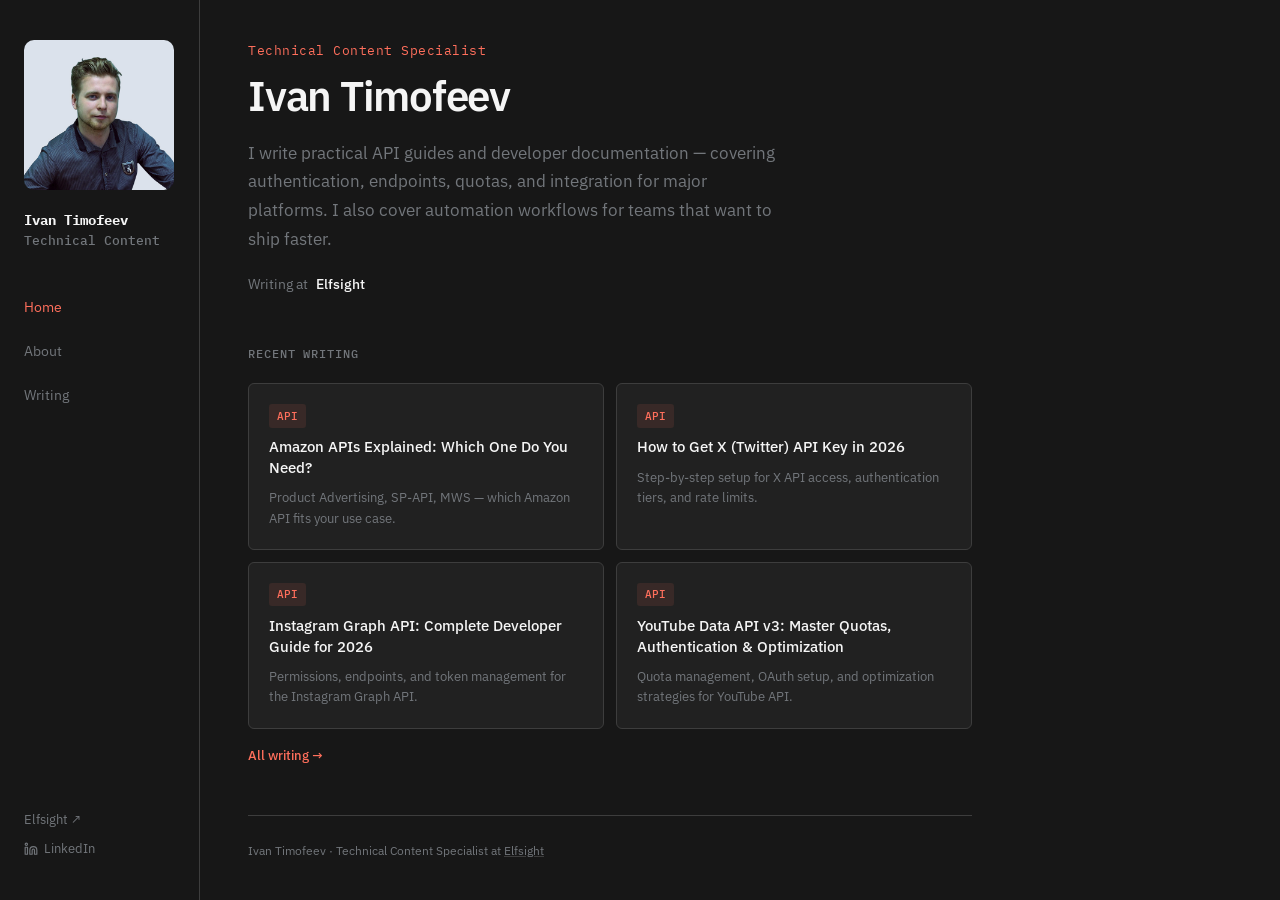
==== index.html @ 3353dd78 "Initial deploy" ====
<!DOCTYPE html>
<html lang="en">
<head>
    <meta charset="UTF-8">
    <meta name="viewport" content="width=device-width, initial-scale=1.0">
    <title>Ivan Timofeev — Technical Content Specialist</title>
    <meta name="description" content="Ivan Timofeev writes practical guides on API integrations, n8n automations, and developer tooling at Elfsight.">
    <link rel="canonical" href="https://itimofeev.cv/">
    <link rel="preconnect" href="https://fonts.googleapis.com">
    <link rel="preconnect" href="https://fonts.gstatic.com" crossorigin>
    <link href="https://fonts.googleapis.com/css2?family=IBM+Plex+Sans:ital,wght@0,400;0,500;0,600;1,400&family=IBM+Plex+Mono:wght@400;500&display=swap" rel="stylesheet">
    
    <link rel="stylesheet" href="/style.css">
</head>
<body>
    <div class="layout">
        <aside class="sidebar">
            <div class="sidebar-top">
                <div class="sidebar-identity">
                <img class="sidebar-photo" src="/images/ivan.jpg" alt="Ivan Timofeev">
                <div class="sidebar-name">
                    <strong>Ivan Timofeev</strong>
                    Technical Content
                </div>
                </div>
                <nav class="sidebar-nav">
                    <a href="/" class="active">Home</a>
                    <a href="/about">About</a>
                    <a href="/writing">Writing</a>
                </nav>
            </div>
            <div class="sidebar-bottom">
                <a href="https://elfsight.com/author/ivan-timofeev/" class="sidebar-social">
                    Elfsight ↗
                </a>
                <a href="https://www.linkedin.com/in/ivan-timofeev-435258191/" class="sidebar-social">
                    <svg viewBox="0 0 24 24" fill="none" stroke="currentColor" stroke-width="2" stroke-linecap="round" stroke-linejoin="round"><path d="M16 8a6 6 0 0 1 6 6v7h-4v-7a2 2 0 0 0-2-2 2 2 0 0 0-2 2v7h-4v-7a6 6 0 0 1 6-6z"/><rect x="2" y="9" width="4" height="12"/><circle cx="4" cy="4" r="2"/></svg>
                    LinkedIn
                </a>
            </div>
        </aside>

        <main class="main">
            <section class="hero">
                <p class="hero-label">Technical Content Specialist</p>
                <h1>Ivan Timofeev</h1>
                <p class="hero-description">I write practical API guides and developer documentation — covering authentication, endpoints, quotas, and integration for major platforms. I also cover automation workflows for teams that want to ship faster.</p>
                <div class="hero-meta">
                    <span>Writing at</span>
                    <a href="https://elfsight.com/author/ivan-timofeev/">Elfsight</a>
                </div>
            </section>

            <section class="cards-section">
                <p class="section-label">Recent writing</p>
                <div class="cards-grid">
                    <a href="/writing" class="card">
                        <div class="card-top">
                            <span class="card-tag">API</span>
                            <span class="card-arrow">&rarr;</span>
                        </div>
                        <p class="card-title">Amazon APIs Explained: Which One Do You Need?</p>
                        <p class="card-desc">Product Advertising, SP-API, MWS — which Amazon API fits your use case.</p>
                    </a>
                    <a href="/writing" class="card">
                        <div class="card-top">
                            <span class="card-tag">API</span>
                            <span class="card-arrow">&rarr;</span>
                        </div>
                        <p class="card-title">How to Get X (Twitter) API Key in 2026</p>
                        <p class="card-desc">Step-by-step setup for X API access, authentication tiers, and rate limits.</p>
                    </a>
                    <a href="/writing" class="card">
                        <div class="card-top">
                            <span class="card-tag">API</span>
                            <span class="card-arrow">&rarr;</span>
                        </div>
                        <p class="card-title">Instagram Graph API: Complete Developer Guide for 2026</p>
                        <p class="card-desc">Permissions, endpoints, and token management for the Instagram Graph API.</p>
                    </a>
                    <a href="/writing" class="card">
                        <div class="card-top">
                            <span class="card-tag">API</span>
                            <span class="card-arrow">&rarr;</span>
                        </div>
                        <p class="card-title">YouTube Data API v3: Master Quotas, Authentication & Optimization</p>
                        <p class="card-desc">Quota management, OAuth setup, and optimization strategies for YouTube API.</p>
                    </a>
                </div>
                <a href="/writing" class="section-link">All writing &rarr;</a>
            </section>

            <div class="footer">
                <p>Ivan Timofeev &middot; Technical Content Specialist at <a href="https://elfsight.com">Elfsight</a></p>
            </div>
        </main>
    </div>
</body>
</html>
---- style.css ----
:root {
            --color-bg: #171717; --color-surface: #212121; --color-surface-hover: #2B2B2B;
            --color-text: #F5F5F5; --color-text-secondary: #72767B; --color-accent: #FF6F5C;
            --color-border: #3D3D3D;
            --font-body: 'IBM Plex Sans', -apple-system, sans-serif;
            --font-mono: 'IBM Plex Mono', 'Menlo', monospace;
        }
        *, *::before, *::after { margin: 0; padding: 0; box-sizing: border-box; }
        html { font-size: 16px; -webkit-font-smoothing: antialiased; }
        body { font-family: var(--font-body); color: var(--color-text); background: var(--color-bg); line-height: 1.65; min-height: 100vh; }
        a { color: var(--color-text); text-decoration: none; transition: color 0.2s; }

        /* Sidebar nav */
        .layout { display: grid; grid-template-columns: 200px 1fr; min-height: 100vh; }
        .sidebar {
            position: sticky; top: 0; height: 100vh;
            padding: 2.5rem 1.5rem;
            border-right: 1px solid var(--color-border);
            display: flex; flex-direction: column; justify-content: space-between;
        }
        .sidebar-top { display: flex; flex-direction: column; gap: 2.5rem; }
        .sidebar-identity { display: flex; flex-direction: column; gap: 0.75rem; }
        .sidebar-photo { width: 150px; height: 150px; border-radius: 10px; object-fit: cover; object-position: center top; margin-bottom: 0.5rem; }
        .sidebar-name {
            font-family: var(--font-mono); font-size: 0.82rem; font-weight: 500;
            color: var(--color-text-secondary); line-height: 1.5;
        }
        .sidebar-name strong { color: var(--color-text); display: block; font-size: 0.88rem; }
        .sidebar-nav { display: flex; flex-direction: column; gap: 0.6rem; }
        .sidebar-nav a {
            font-size: 0.88rem; color: var(--color-text-secondary);
            padding: 0.35rem 0; transition: color 0.2s;
        }
        .sidebar-nav a:hover { color: var(--color-text); }
        .sidebar-nav a.active { color: var(--color-accent); }
        .sidebar-bottom { display: flex; flex-direction: column; gap: 0.5rem; }
        .sidebar-social {
            font-size: 0.82rem; color: var(--color-text-secondary);
            display: inline-flex; align-items: center; gap: 0.4rem;
            transition: color 0.2s;
        }
        .sidebar-social:hover { color: var(--color-text); }
        .sidebar-social svg { width: 14px; height: 14px; }

        /* Main content */
        .main { padding: 2.5rem 3rem 2rem; max-width: 820px; }

        /* Hero — function first */
        .hero { margin-bottom: 3rem; }
        .hero-label {
            font-family: var(--font-mono); font-size: 0.8rem; color: var(--color-accent);
            letter-spacing: 0.04em; margin-bottom: 0.75rem;
        }
        .hero h1 {
            font-size: 2.6rem; font-weight: 600; line-height: 1.1;
            letter-spacing: -0.03em; margin-bottom: 1.25rem;
        }
        .hero-description {
            font-size: 1.05rem; line-height: 1.7; color: var(--color-text-secondary);
            max-width: 540px; margin-bottom: 1.25rem;
        }
        .hero-meta {
            font-size: 0.88rem; color: var(--color-text-secondary);
            display: flex; align-items: center; gap: 0.5rem;
        }
        .hero-meta a { color: var(--color-text); font-weight: 500; }
        .hero-meta a:hover { color: var(--color-accent); }

        /* Section labels */
        .section-label {
            font-family: var(--font-mono); font-size: 0.72rem; font-weight: 500;
            color: var(--color-text-secondary); letter-spacing: 0.08em;
            text-transform: uppercase; margin-bottom: 1.25rem;
        }

        /* Article cards — grid */
        .cards-section { margin-bottom: 3rem; }
        .cards-grid { display: grid; grid-template-columns: 1fr 1fr; gap: 0.75rem; }
        .card {
            background: var(--color-surface); border: 1px solid var(--color-border);
            border-radius: 6px; padding: 1.25rem; display: flex; flex-direction: column;
            gap: 0.6rem; transition: border-color 0.2s, background 0.2s;
            text-decoration: none; color: var(--color-text);
        }
        .card:hover { border-color: var(--color-text-secondary); background: var(--color-surface-hover); }
        .card-top { display: flex; align-items: center; justify-content: space-between; }
        .card-tag {
            font-family: var(--font-mono); font-size: 0.7rem; font-weight: 500;
            color: var(--color-accent); background: rgba(255,111,92,0.1);
            padding: 0.15rem 0.5rem; border-radius: 3px;
        }
        .card-arrow { color: var(--color-text-secondary); font-size: 0.85rem; opacity: 0; transition: opacity 0.15s; }
        .card:hover .card-arrow { opacity: 1; }
        .card-title { font-size: 0.93rem; font-weight: 500; line-height: 1.4; }
        .card-desc { font-size: 0.82rem; color: var(--color-text-secondary); line-height: 1.55; }

        .section-link {
            display: inline-block; margin-top: 1rem; font-size: 0.82rem;
            color: var(--color-accent); font-weight: 500;
        }
        .section-link:hover { text-decoration: underline; }

        /* Footer inline */
        .footer {
            margin-top: 2rem; padding-top: 1.5rem; border-top: 1px solid var(--color-border);
            font-size: 0.78rem; color: var(--color-text-secondary);
        }
        .footer a { color: var(--color-text-secondary); text-decoration: underline; text-decoration-color: var(--color-border); }
        .footer a:hover { text-decoration-color: var(--color-accent); }

        /* Mobile: collapse sidebar */
        @media (max-width: 768px) {
            .layout { grid-template-columns: 1fr; }
            .sidebar {
                position: static; height: auto; border-right: none;
                border-bottom: 1px solid var(--color-border);
                padding: 1.5rem; text-align: center;
                flex-direction: column; align-items: center; gap: 1.25rem;
            }
            .sidebar-top { flex-direction: column; align-items: center; gap: 1.25rem; }
            .sidebar-identity { align-items: center; }
            .sidebar-photo { width: 150px; height: 150px; border-radius: 10px; margin-bottom: 0; }
            .sidebar-name { text-align: center; }
            .sidebar-nav { flex-direction: row; gap: 1.5rem; justify-content: center; }
            .sidebar-bottom { flex-direction: row; gap: 1.5rem; justify-content: center; }
            .main { padding: 2rem 1.5rem 1.5rem; }
            .hero h1 { font-size: 1.7rem; }
            .cards-grid { grid-template-columns: 1fr; }
        }
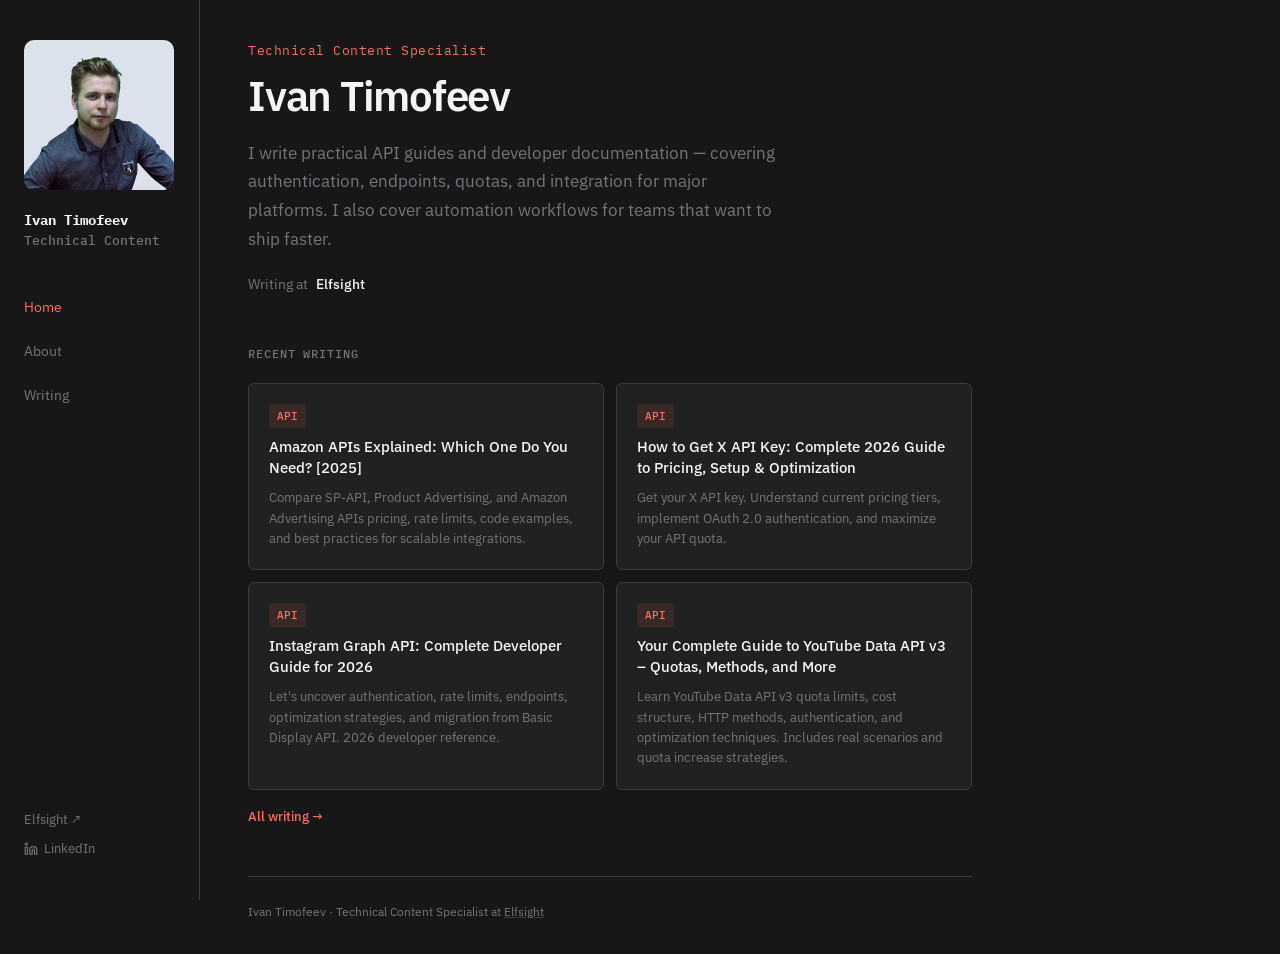
==== commit 562000ce: "Auto-update articles [2026-03-19] Co-Authored-By: Claude Sonnet 4.6 <noreply@anthropic.com>" ====
--- a/index.html
+++ b/index.html
@@ -4,12 +4,38 @@
     <meta charset="UTF-8">
     <meta name="viewport" content="width=device-width, initial-scale=1.0">
     <title>Ivan Timofeev — Technical Content Specialist</title>
+    <link rel="icon" type="image/svg+xml" href="/favicon.svg">
     <meta name="description" content="Ivan Timofeev writes practical guides on API integrations, n8n automations, and developer tooling at Elfsight.">
+    <meta name="robots" content="index, follow">
     <link rel="canonical" href="https://itimofeev.cv/">
     <link rel="preconnect" href="https://fonts.googleapis.com">
     <link rel="preconnect" href="https://fonts.gstatic.com" crossorigin>
     <link href="https://fonts.googleapis.com/css2?family=IBM+Plex+Sans:ital,wght@0,400;0,500;0,600;1,400&family=IBM+Plex+Mono:wght@400;500&display=swap" rel="stylesheet">
-    
+    <script type="application/ld+json">
+    {
+        "@context": "https://schema.org",
+        "@type": "Person",
+        "name": "Ivan Timofeev",
+        "jobTitle": "Technical Content Specialist",
+        "description": "Ivan Timofeev is a technical content specialist at Elfsight. He writes practical API guides and developer documentation — covering authentication, endpoints, quotas, and integration for platforms like Amazon, Instagram, YouTube, and X.",
+        "image": "https://itimofeev.cv/images/ivan.jpg",
+        "url": "https://itimofeev.cv",
+        "worksFor": { "@type": "Organization", "name": "Elfsight", "url": "https://elfsight.com" },
+        "sameAs": [
+            "https://elfsight.com/author/ivan-timofeev/",
+            "https://www.linkedin.com/in/ivan-timofeev-435258191/"
+        ],
+        "knowsAbout": [
+            "API integrations", "REST APIs", "OAuth authentication",
+            "developer documentation", "automation workflows", "platform APIs"
+        ],
+        "alumniOf": {
+            "@type": "EducationalOrganization",
+            "name": "Saint Petersburg State University of Aerospace and Instrumentation"
+        }
+    }
+    </script>
+
     <link rel="stylesheet" href="/style.css">
 </head>
 <body>
@@ -54,38 +80,40 @@
             <section class="cards-section">
                 <p class="section-label">Recent writing</p>
                 <div class="cards-grid">
-                    <a href="/writing" class="card">
+                    <!-- HOME-ARTICLES:START -->
+                    <a href="https://elfsight.com/blog/amazon-apis-explained-which-one-do-you-need/" class="card">
                         <div class="card-top">
                             <span class="card-tag">API</span>
                             <span class="card-arrow">&rarr;</span>
                         </div>
-                        <p class="card-title">Amazon APIs Explained: Which One Do You Need?</p>
-                        <p class="card-desc">Product Advertising, SP-API, MWS — which Amazon API fits your use case.</p>
+                        <p class="card-title">Amazon APIs Explained: Which One Do You Need? [2025]</p>
+                        <p class="card-desc">Compare SP-API, Product Advertising, and Amazon Advertising APIs pricing, rate limits, code examples, and best practices for scalable integrations.</p>
                     </a>
-                    <a href="/writing" class="card">
+                    <a href="https://elfsight.com/blog/how-to-get-x-twitter-api-key-in-2026/" class="card">
                         <div class="card-top">
                             <span class="card-tag">API</span>
                             <span class="card-arrow">&rarr;</span>
                         </div>
-                        <p class="card-title">How to Get X (Twitter) API Key in 2026</p>
-                        <p class="card-desc">Step-by-step setup for X API access, authentication tiers, and rate limits.</p>
+                        <p class="card-title">How to Get X API Key: Complete 2026 Guide to Pricing, Setup & Optimization</p>
+                        <p class="card-desc">Get your X API key. Understand current pricing tiers, implement OAuth 2.0 authentication, and maximize your API quota.</p>
                     </a>
-                    <a href="/writing" class="card">
+                    <a href="https://elfsight.com/blog/instagram-graph-api-complete-developer-guide-for-2026/" class="card">
                         <div class="card-top">
                             <span class="card-tag">API</span>
                             <span class="card-arrow">&rarr;</span>
                         </div>
                         <p class="card-title">Instagram Graph API: Complete Developer Guide for 2026</p>
-                        <p class="card-desc">Permissions, endpoints, and token management for the Instagram Graph API.</p>
+                        <p class="card-desc">Let's uncover authentication, rate limits, endpoints, optimization strategies, and migration from Basic Display API. 2026 developer reference.</p>
                     </a>
-                    <a href="/writing" class="card">
+                    <a href="https://elfsight.com/blog/youtube-data-api-v3-limits-operations-resources-methods-etc/" class="card">
                         <div class="card-top">
                             <span class="card-tag">API</span>
                             <span class="card-arrow">&rarr;</span>
                         </div>
-                        <p class="card-title">YouTube Data API v3: Master Quotas, Authentication & Optimization</p>
-                        <p class="card-desc">Quota management, OAuth setup, and optimization strategies for YouTube API.</p>
+                        <p class="card-title">Your Complete Guide to YouTube Data API v3 – Quotas, Methods, and More</p>
+                        <p class="card-desc">Learn YouTube Data API v3 quota limits, cost structure, HTTP methods, authentication, and optimization techniques. Includes real scenarios and quota increase strategies.</p>
                     </a>
+                    <!-- HOME-ARTICLES:END -->
                 </div>
                 <a href="/writing" class="section-link">All writing &rarr;</a>
             </section>
--- a/style.css
+++ b/style.css
@@ -108,7 +108,34 @@
         .footer a { color: var(--color-text-secondary); text-decoration: underline; text-decoration-color: var(--color-border); }
         .footer a:hover { text-decoration-color: var(--color-accent); }
 
-        /* Mobile: collapse sidebar */
+        /* ── About page ──────────────────────────────────────────── */
+        .about-content h1 { font-size: 2.4rem; font-weight: 600; line-height: 1.1; letter-spacing: -0.03em; margin-bottom: 0.5rem; }
+        .about-subtitle { font-family: var(--font-mono); font-size: 0.9rem; color: var(--color-accent); margin-bottom: 2.5rem; }
+        .about-bio { font-size: 1.02rem; line-height: 1.75; margin-bottom: 1.5rem; }
+        .about-focus { font-size: 0.95rem; line-height: 1.7; color: var(--color-text-secondary); padding: 1.5rem; background: var(--color-surface); border-radius: 6px; margin-bottom: 2.5rem; border-left: 3px solid var(--color-accent); }
+        .about-links { border-top: 1px solid var(--color-border); padding-top: 1.5rem; }
+        .about-links h2 { font-size: 1.3rem; font-weight: 600; margin-bottom: 1rem; }
+        .about-link-list { list-style: none; display: flex; flex-direction: column; gap: 0.6rem; }
+        .about-link-list li a { font-size: 0.93rem; text-decoration: none; color: var(--color-text); }
+        .about-link-list li a:hover { text-decoration: underline; text-decoration-color: var(--color-accent); }
+        .about-link-list li a::after { content: ' \2197'; font-size: 0.8rem; color: var(--color-text-secondary); }
+
+        /* ── Writing page ────────────────────────────────────────── */
+        .writing-content h1 { font-size: 2.4rem; font-weight: 600; line-height: 1.1; letter-spacing: -0.03em; margin-bottom: 2.5rem; }
+        .featured-section { margin-bottom: 2.5rem; }
+        .featured-section h2 { font-family: var(--font-mono); font-size: 0.82rem; font-weight: 500; color: var(--color-text-secondary); letter-spacing: 0.06em; text-transform: uppercase; margin-bottom: 1.5rem; }
+        .featured-article { padding: 1.5rem 0; border-bottom: 1px solid var(--color-border); }
+        .featured-article:first-of-type { border-top: 1px solid var(--color-border); }
+        .featured-article-meta { display: flex; align-items: center; gap: 1rem; margin-bottom: 0.4rem; font-size: 0.78rem; color: var(--color-text-secondary); }
+        .featured-article-meta .tag { font-family: var(--font-mono); font-size: 0.72rem; font-weight: 500; color: var(--color-accent); background: rgba(255,111,92,0.1); padding: 0.15rem 0.55rem; border-radius: 3px; }
+        .featured-article h3 { font-size: 1.15rem; font-weight: 600; margin-bottom: 0.3rem; line-height: 1.35; }
+        .featured-article h3 a { text-decoration: none; color: var(--color-text); }
+        .featured-article h3 a:hover { text-decoration: underline; text-decoration-color: var(--color-accent); }
+        .featured-article-desc { font-size: 0.88rem; color: var(--color-text-secondary); line-height: 1.6; }
+        .linkedin-section { padding-top: 1.5rem; }
+        .linkedin-section h2 { font-family: var(--font-mono); font-size: 0.82rem; font-weight: 500; color: var(--color-text-secondary); letter-spacing: 0.06em; text-transform: uppercase; margin-bottom: 1.5rem; }
+
+        /* ── Responsive ──────────────────────────────────────────── */
         @media (max-width: 768px) {
             .layout { grid-template-columns: 1fr; }
             .sidebar {
@@ -126,4 +153,6 @@
             .main { padding: 2rem 1.5rem 1.5rem; }
             .hero h1 { font-size: 1.7rem; }
             .cards-grid { grid-template-columns: 1fr; }
+            .about-content h1 { font-size: 1.7rem; }
+            .writing-content h1 { font-size: 1.7rem; }
         }
